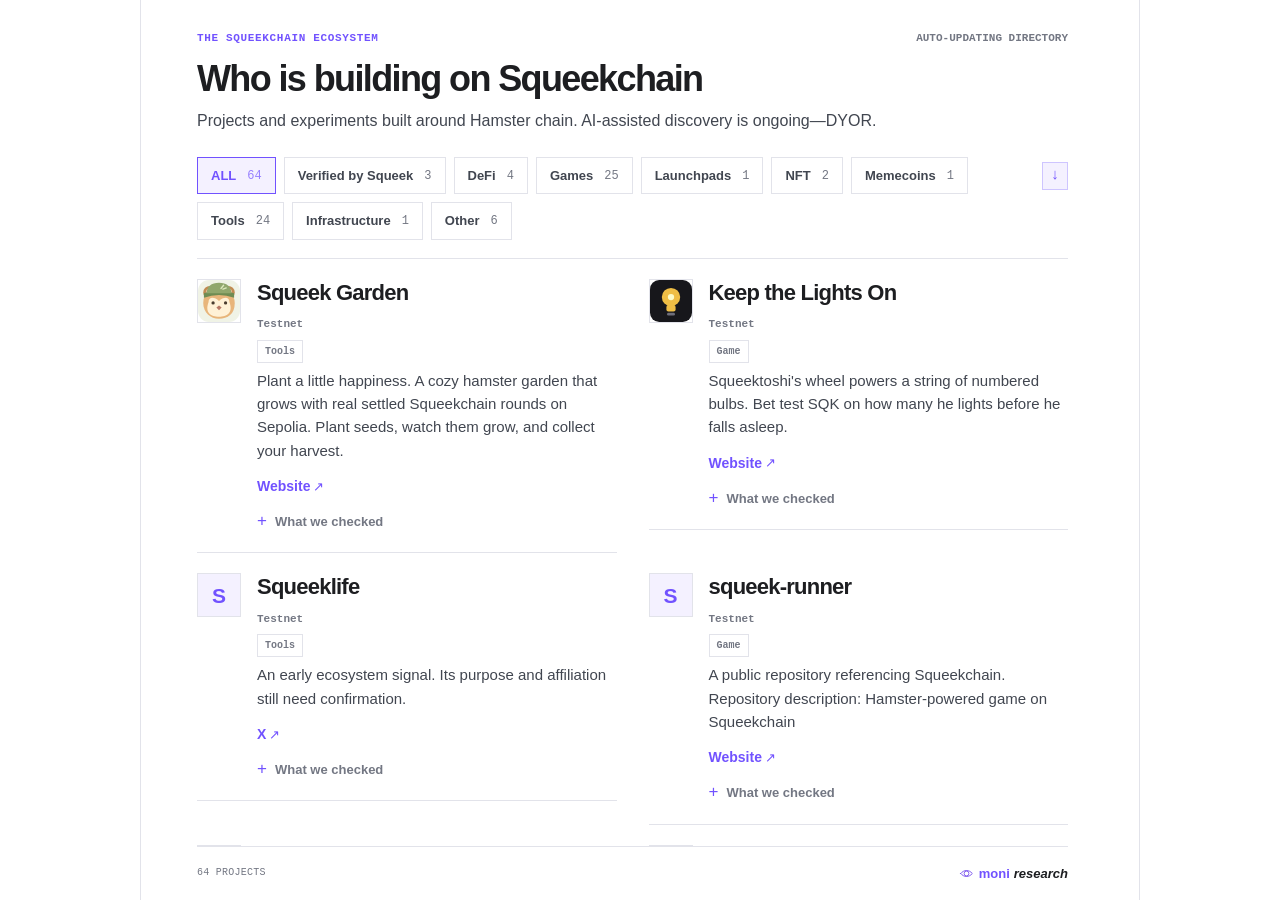
==== index.html @ d37a5ca7 "Update Squeek Radar widget" ====
<!doctype html>
<html lang="en" class="embed-document">
<head>
  <meta charset="utf-8">
  <meta name="viewport" content="width=device-width,initial-scale=1">
  <meta name="description" content="An evidence-led directory of projects building with Squeekchain.">
  <meta name="color-scheme" content="light dark">
  <title>Squeek Radar — Ecosystem directory</title>
  <link rel="icon" href="./favicon.svg" type="image/svg+xml">
  <link rel="stylesheet" href="./style.css?v=19">
  <script src="./app.js?v=21" defer></script>
</head>
<body class="embed" data-public-feed="projects.json">
  <div class="page-shell">
    <header class="masthead">
      <a class="brand" href="./" aria-label="Squeek Radar home"><span class="brand-mark" aria-hidden="true">✳</span>Squeek Radar</a>
      <button id="theme" class="theme" type="button" aria-label="Switch color theme">◐ <span>Theme</span></button>
    </header>
    <main>
      <header class="embed-head" aria-labelledby="headline">
        <div class="intro-meta"><p class="eyebrow">THE SQUEEKCHAIN ECOSYSTEM</p><p id="published-at" class="published-at">AUTO-UPDATING DIRECTORY</p></div>
        <h1 id="headline">Who is building on Squeekchain</h1>
        <p class="intro-copy">Projects and experiments built around Hamster chain. AI-assisted discovery is ongoing—DYOR.</p>
      </header>
      <div class="source-info">
        <p class="scan-title"><span class="status-dot" id="coverage-dot"></span><span id="coverage-label">Checking sources</span></p>
        <p id="last-scan">Loading the latest observations…</p>
        <button id="source-toggle" class="text-button" aria-expanded="false" aria-controls="sources">Source coverage <span>+</span></button>
      </div>
      <section id="sources" class="sources" hidden aria-label="Source coverage"></section>
      <div class="directory-bar sr-only"><span>THE DIRECTORY</span><span id="project-count">—</span></div>
      <div class="directory-tools">
        <section id="category-chips" class="category-chips" role="group" aria-label="Project categories"></section>
        <div class="sort-control"><button id="sort-toggle" class="sort-toggle" type="button" aria-label="Show oldest discoveries first" aria-describedby="sort-hint" aria-pressed="false" title="Show oldest discoveries first"><span aria-hidden="true">↓</span></button><span id="sort-hint" class="sort-hint" role="tooltip">Show oldest discoveries first</span></div>
      </div>
      <section class="controls" aria-label="Filter projects">
        <div class="tabs" role="group" aria-label="Evidence filters"><button type="button" class="tab selected" data-filter="all" aria-pressed="true">Projects</button><button type="button" class="tab" data-filter="team" aria-pressed="false">Team mentions</button><button type="button" class="tab" data-filter="early" aria-pressed="false">Early signals</button><button type="button" class="tab" data-filter="chain" aria-pressed="false">On-chain</button></div>
        <div class="search-wrap"><label for="search" class="sr-only">Search projects</label><input id="search" type="search" placeholder="Find a project…" autocomplete="off"><label for="category" class="sr-only">Project category</label><select id="category" hidden><option value="all">All categories</option><option value="__squeek_verified">Verified by Squeek</option><option value="defi">DeFi</option><option value="dex">DEXs</option><option value="launchpad">Launchpads</option><option value="memecoin">Memecoins</option><option value="game">Games</option><option value="nft">NFT</option><option value="tools">Tools</option><option value="infrastructure">Infrastructure</option><option value="token">Tokens</option><option value="other">Other</option></select></div>
      </section>
      <div id="message" class="message" role="status" aria-live="polite">Loading the directory…</div>
      <section id="projects" class="projects" aria-label="Discovered projects"></section>
      <aside class="build-vault" aria-labelledby="vault-title">
        <p class="eyebrow">ON THE DRAWING BOARD</p>
        <h2 id="vault-title">SQK ↔ IMD Build Vault</h2>
        <p>A proposed way to support builders and use a share of app fees to buy and burn SQK.</p>
        <details>
          <summary>How it could work</summary>
          <div class="proposal-body">
            <div class="proposal-steps">
              <p><strong>01 / BACK</strong>SQK holders would pledge tokens to support a project.</p>
              <p><strong>02 / BUILD</strong>Vested bonds would bring in IMD to fund the builders.</p>
              <p><strong>03 / RECYCLE</strong>App fees would pay builders, buy and burn SQK, and replenish the IMD vault.</p>
            </div>
            <p>The <a href="https://x.com/pillheadddd/status/2112969134762074600" target="_blank" rel="noopener noreferrer">original proposal</a> describes a possible funding model. A deployed vault, funded projects and fee-driven burns have not been independently verified here.</p>
          </div>
        </details>
      </aside>
      <div class="embed-foot"><span id="embed-count" class="embed-count">An automatically updated directory</span><span class="mr" aria-label="Moni Research"><svg class="eye" viewBox="0 0 64 64" aria-hidden="true"><path d="M10 32c6.3-7.4 13.8-11.2 22-11.2S47.7 24.6 54 32c-6.3 7.4-13.8 11.2-22 11.2S16.3 39.4 10 32Z" fill="none" stroke="#6C42EB" stroke-width="3.1" stroke-linecap="round" stroke-linejoin="round"/><circle cx="32" cy="32" r="9" fill="none" stroke="#6C42EB" stroke-width="3"/></svg><b>moni</b><i>research</i></span></div>
      <footer><span class="footer-brand">Squeek Radar</span><p>Independent discovery. Sources included.<br>A listing is not an endorsement.</p></footer>
    </main>
  </div>
</body>
</html>
---- style.css ----
@charset "UTF-8";
/* Responsive directory layout. System fonts only; no font files or external requests. */
:root {
  --bg:#fff; --paper:#fff; --ink:#1d1e21; --body:#414650; --muted:#737783;
  --line:#e2e3ea; --accent:#7152ff; --accent-line:#cec5ff; --soft:#f4f1ff; --good:#268044;
  --sans:ui-sans-serif,-apple-system,BlinkMacSystemFont,"Segoe UI",Roboto,"Helvetica Neue",Arial,sans-serif;
  --mono:ui-monospace,SFMono-Regular,Consolas,"Liberation Mono",monospace;
  color-scheme:light;
}
* {box-sizing:border-box}
body {margin:0;background:var(--bg);color:var(--body);font:16px/1.5 var(--sans);-webkit-font-smoothing:antialiased}
button,input,select {font:inherit;color:inherit}
button {cursor:pointer}
a {color:var(--accent)}
button:focus-visible,a:focus-visible,input:focus-visible,summary:focus-visible,.page-shell:focus-visible {outline:2px solid var(--accent);outline-offset:4px}
.page-shell {max-width:1000px;margin:0 auto;padding:0 56px;border-inline:1px solid var(--line)}
.masthead {display:flex;align-items:center;justify-content:space-between;gap:16px;padding:24px 0;border-bottom:1px solid var(--line)}
.brand {display:inline-flex;align-items:center;gap:9px;font-weight:750;font-size:16px;letter-spacing:-.03em;color:var(--ink);text-decoration:none}
.brand-mark {color:var(--accent);font-size:22px;line-height:1}
.theme {border:1px solid var(--line);padding:5px 9px;background:var(--paper);font-size:12px}
.embed-head {padding:30px 0 24px}
.intro-meta {display:flex;justify-content:space-between;gap:14px;align-items:baseline;margin-bottom:12px}
.eyebrow,.published-at {margin:0;font:600 11px/1.5 var(--mono);letter-spacing:.06em;text-transform:uppercase}
.eyebrow {color:var(--accent)}
.published-at {color:var(--muted);text-align:right;letter-spacing:0}
h1 {margin:0;font:750 36px/1.12 var(--sans);letter-spacing:-.045em;color:var(--ink)}
.intro-copy {margin:10px 0 0;font-size:16px;line-height:1.5}
.source-info {display:flex;align-items:baseline;flex-wrap:wrap;gap:6px 14px;padding:0 0 20px;font-size:11px;color:var(--muted)}
.scan-title,#last-scan {margin:0}
.status-dot {display:inline-block;width:6px;height:6px;border-radius:50%;background:var(--muted);margin-right:6px}
.status-dot.good {background:var(--good)}
.text-button {padding:0;background:none;border:0;text-decoration:underline;text-underline-offset:3px;font-size:inherit}
.text-button span {color:var(--accent)}
.category-chips {display:flex;flex-wrap:wrap;gap:8px;padding:0 0 18px}
.category-chip {display:inline-flex;align-items:center;gap:11px;border:1px solid var(--line);background:var(--paper);padding:8px 13px;font-size:13px;font-weight:600;line-height:1.5}
.category-chip.selected {border-color:var(--accent);background:var(--soft);color:var(--accent)}
.chip-count {color:var(--muted);font:500 12px var(--mono)}
.category-chip.selected .chip-count {color:var(--accent);opacity:.7}
.controls {display:flex;justify-content:space-between;align-items:center;gap:12px;padding:0 0 18px}
.tabs {display:flex;flex-wrap:wrap;gap:4px}
.tab {background:transparent;border:0;color:var(--muted);font-size:11px;padding:4px 6px}
.tab.selected {color:var(--accent);background:var(--soft)}
.search-wrap {min-width:0}
input {width:170px;max-width:100%;padding:7px 9px;border:1px solid var(--line);background:var(--paper);color:var(--ink);font-size:12px;border-radius:0}
input::placeholder {color:var(--muted)}
.projects {display:grid;grid-template-columns:repeat(2,minmax(0,1fr));column-gap:32px;border-top:1px solid var(--line);align-items:start}
.project {padding:20px 0 21px;border-bottom:1px solid var(--line)}
.project-top {display:flex;align-items:flex-start;gap:16px}
.logo {width:44px;height:44px;flex:none;display:flex;align-items:center;justify-content:center;overflow:hidden;border:1px solid var(--line);background:var(--soft);color:var(--accent);font-size:21px;font-weight:700;text-transform:uppercase}
.logo img {display:block;width:100%;height:100%;object-fit:contain;background:var(--paper)}
.project-info {flex:1;min-width:0}
.name-row {display:flex;align-items:flex-start;flex-direction:column;gap:10px 18px;min-height:30px}
.project h2 {flex:1;min-width:0;margin:0;color:var(--ink);font:750 22px/1.25 var(--sans);letter-spacing:-.035em;overflow-wrap:anywhere}
.stage-tag {max-width:100%;text-align:left;color:var(--muted);font:600 11px/1.5 var(--mono)}
.stage-tag.confirmed {color:var(--good)}
.description {margin:6px 0 0;font-size:15px;line-height:1.55;overflow-wrap:anywhere}
.links {display:flex;flex-wrap:wrap;gap:8px 20px;margin:14px 0 0}
.project-link {display:inline-flex;align-items:center;gap:3px;color:var(--accent);font-size:14px;font-weight:650;text-decoration:none;white-space:nowrap}
.project-link:hover {text-decoration:underline;text-underline-offset:3px}
.arrow {font-size:13px;font-weight:500}
.project>.evidence-note {margin-left:60px;margin-top:9px}
.project details {margin:15px 0 0 60px}
.project summary {display:flex;align-items:baseline;gap:8px;width:fit-content;max-width:100%;list-style:none;color:var(--muted);font-size:13px;font-weight:650;cursor:pointer}
.project summary::-webkit-details-marker {display:none}
.project summary:before {content:'+';color:var(--accent);font-size:17px;font-weight:500;line-height:1}
.project details[open] summary:before {content:'−'}
.details-body {padding:9px 0 0}
.verification-copy {padding:14px 16px;border-left:3px solid var(--accent-line);background:var(--soft);font-size:13px;line-height:1.65;overflow-wrap:anywhere}
.verification-copy p {margin:0 0 12px}
.verification-copy p:last-child {margin-bottom:0}
.verification-copy a,.proposal-body a {text-underline-offset:3px}
.evidence-note {margin:4px 0;color:var(--muted);font-size:11px;line-height:1.6;overflow-wrap:anywhere}
.sources {border:1px solid var(--line);padding:8px 16px;margin:0 0 18px}
.sources[hidden] {display:none}
.source-row {display:flex;justify-content:space-between;gap:12px;padding:8px 0;border-bottom:1px solid var(--line);font-size:12px}
.source-row:last-child {border:0}
.source-state {font:500 10px/1.6 var(--mono);text-align:right;color:var(--muted)}
.message {padding:25px 14px;border-block:1px solid var(--line);font-size:14px;text-align:center;color:var(--muted)}
.message[hidden] {display:none}
.embed-foot,footer {display:flex;justify-content:space-between;align-items:center;gap:16px;padding:18px 0;color:var(--muted)}
.footer-brand {font-weight:750;color:var(--ink);font-size:13px;letter-spacing:-.02em;white-space:nowrap}
footer p {margin:0;font-size:11px;text-align:right}
.embed-foot {display:none;border-top:1px solid var(--line)}
.embed-count {font:500 10px/1.6 var(--mono);text-transform:uppercase;letter-spacing:.025em}
.sr-only {position:absolute;width:1px;height:1px;padding:0;margin:-1px;overflow:hidden;clip:rect(0,0,0,0);white-space:nowrap;border:0}
body.dark {--bg:#121318;--paper:#17181e;--ink:#f2f2f5;--body:#c9cbd4;--muted:#a0a2af;--line:#30323c;--accent:#ad96ff;--accent-line:#7866ac;--soft:#272035;--good:#76c695;color-scheme:dark}
.embed .masthead,.embed .source-info,.embed .controls,.embed footer,.embed .sources {display:none}
.embed .embed-head{position:sticky;top:0;z-index:2;background:var(--bg);padding-top:30px}
.embed .embed-foot{position:sticky;bottom:0;display:flex;z-index:2;background:var(--bg)}
html.embed-document,.embed-document body {height:100%;overflow:hidden}
.embed .page-shell {height:100vh;overflow-y:auto;overscroll-behavior:contain;scrollbar-gutter:stable;scroll-padding-top:165px;scroll-padding-bottom:60px}
@media(max-width:760px) {
  .projects {grid-template-columns:1fr}
  .page-shell {padding-inline:28px}
  h1 {font-size:32px}
  .intro-meta {align-items:flex-start;flex-wrap:wrap;gap:5px}
  .published-at {font-size:10px}
  .controls {align-items:flex-start;flex-direction:column}
  .search-wrap,input {width:100%}
}
@media(max-width:420px) {
  .page-shell {padding-inline:19px}
  .masthead {padding-block:18px}
  .embed .page-shell {scroll-padding-top:240px}
  .embed-head,.embed .embed-head {padding:24px 0 20px}
  h1 {font-size:29px;line-height:1.1}
  .intro-copy {font-size:14px}
  .eyebrow {font-size:10px}
  .category-chips {gap:6px;padding-bottom:16px}
  .category-chip {padding:7px 10px;gap:8px;font-size:12px}
  .chip-count {font-size:11px}
  .project {padding-block:19px 20px}
  .project-top {gap:12px}
  .logo {width:36px;height:36px;font-size:18px}
  .project h2 {font-size:19px}
  .name-row {flex-wrap:wrap;gap:5px;min-height:36px}
  .stage-tag {max-width:none;text-align:left;font-size:10px}
  .description {margin:8px 0 0;font-size:14px}
  .links {gap:8px 15px}
  .project-link {font-size:13px}
  .project details,.project>.evidence-note {margin-left:48px}
  .embed-foot {gap:10px;padding-block:12px}
  .embed-count {font-size:9px}
}
@media(max-height:480px) {
  .embed .embed-head {padding-block:12px}
  .embed .intro-copy,.embed .published-at {display:none}
  .embed .page-shell {scroll-padding-top:85px}
  .embed h1 {font-size:22px}
  .embed .intro-copy {font-size:13px;margin-top:6px}
  .embed .intro-meta {margin-bottom:8px}
  .embed .embed-foot {padding-block:9px}
}
@media(prefers-reduced-motion:no-preference) {
  .category-chip,.tab {transition:background .15s,border-color .15s,color .15s}
}

.mr {display:inline-flex;align-items:center;gap:4px;color:var(--ink);font:13px/1 var(--sans);white-space:nowrap}
.mr b {color:var(--accent);font-weight:700}
.mr i {font-weight:650}
.eye {display:block;width:17px;height:17px;flex:none}
.build-vault {margin:24px 0;padding:20px;border:1px solid var(--accent-line);background:var(--soft)}
.build-vault h2 {margin:9px 0 5px;color:var(--ink);font-size:21px;line-height:1.3;letter-spacing:-.025em}
.build-vault>p:not(.eyebrow) {margin:0;font-size:14px}
.build-vault summary {display:flex;align-items:baseline;gap:8px;width:fit-content;margin-top:14px;color:var(--accent);font-size:14px;font-weight:650;cursor:pointer;list-style:none}
.build-vault summary::-webkit-details-marker {display:none}
.build-vault summary:before {content:'+'}
.build-vault details[open] summary:before {content:'−'}
.proposal-body {margin-top:14px;padding:16px;border-left:3px solid var(--accent-line);background:var(--paper);font-size:14px;line-height:1.6}
.proposal-body>p {margin:16px 0 0}
.proposal-steps {display:grid;grid-template-columns:repeat(3,minmax(0,1fr));gap:20px}
.proposal-steps p {margin:0}
.proposal-steps strong {display:block;margin-bottom:8px;color:var(--accent);font:600 11px/1.5 var(--mono)}
@media(max-width:760px) {
  .proposal-steps {grid-template-columns:1fr;gap:16px}
  .build-vault {padding:16px}
}

.logo.curated img {object-fit:cover}

/* Discovery-date order: current direction on the button, next action in the hint. */
.directory-tools {display:flex;align-items:flex-start;justify-content:space-between;gap:12px}
.directory-tools .category-chips {flex:1;min-width:0}
.sort-control {position:relative;flex:none;margin-top:5px}
.sort-toggle {position:relative;width:26px;height:28px;padding:0;display:grid;place-items:center;border:1px solid var(--accent-line);background:var(--soft);color:var(--accent);font:500 15px/1 var(--mono)}
.sort-toggle::before {content:"";position:absolute;inset:-7px}
.sort-toggle:hover {border-color:var(--accent);color:var(--accent)}
.sort-hint {position:absolute;right:0;top:calc(100% + 7px);z-index:5;width:max-content;max-width:190px;padding:7px 9px;background:var(--ink);color:var(--bg);font:12px/1.4 var(--sans);box-shadow:0 3px 12px #0002;pointer-events:none;opacity:0;visibility:hidden;transition:opacity .12s}
.sort-toggle:hover + .sort-hint,.sort-toggle:focus-visible + .sort-hint {opacity:1;visibility:visible}

.badges {display:flex;flex-wrap:wrap;gap:6px;margin:7px 0 0}
.category-badge,.showcase-badge {display:inline-flex;max-width:100%;padding:3px 7px;border:1px solid var(--line);font:600 10px/1.5 var(--mono);text-decoration:none;white-space:normal}
.category-badge {background:var(--paper);color:var(--muted)}
.showcase-badge {background:var(--soft);color:var(--accent)}
.showcase-source {font-size:inherit}
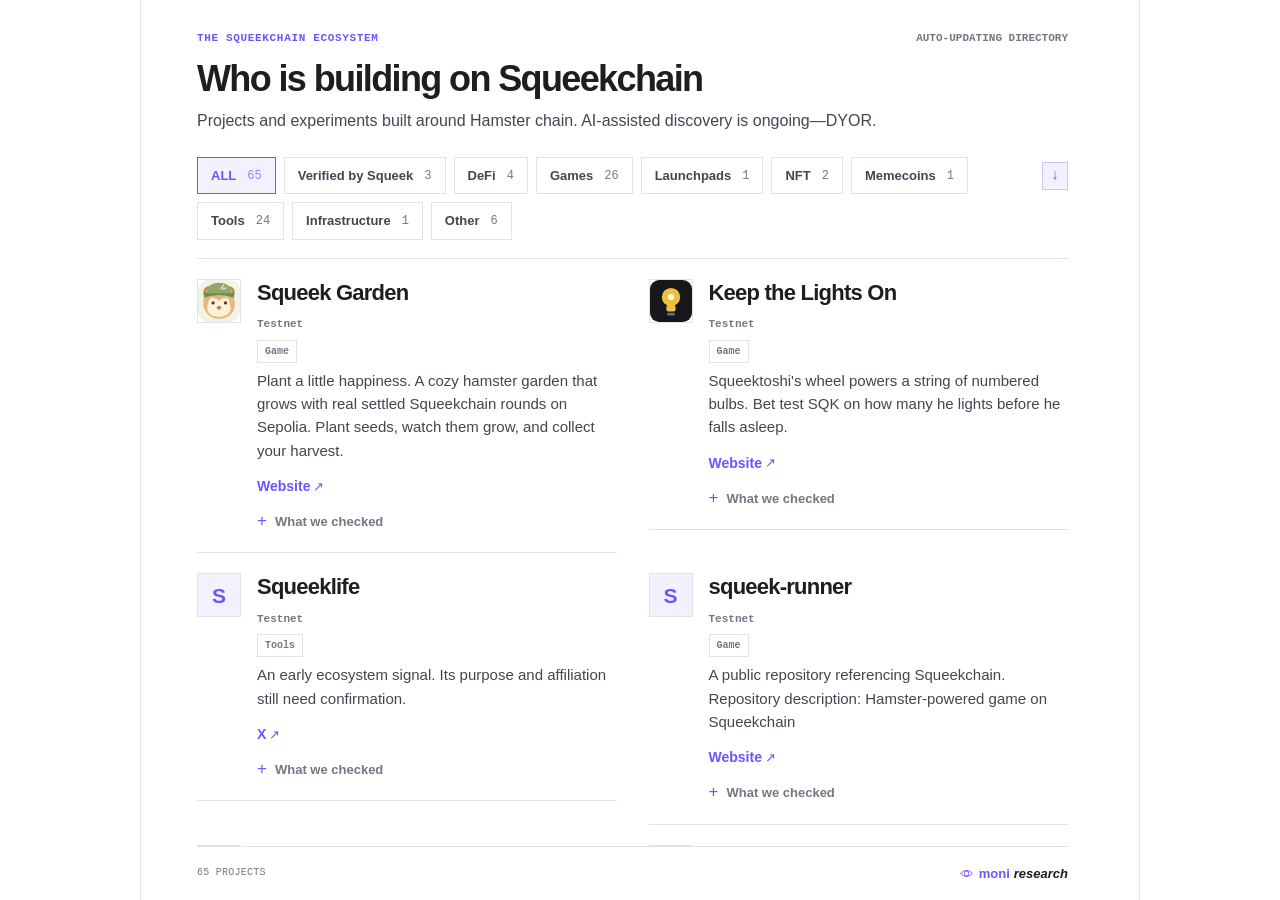
==== commit 7f1673f4: "Update Squeek Radar widget" ====
--- a/index.html
+++ b/index.html
@@ -8,7 +8,7 @@
   <title>Squeek Radar — Ecosystem directory</title>
   <link rel="icon" href="./favicon.svg" type="image/svg+xml">
   <link rel="stylesheet" href="./style.css?v=19">
-  <script src="./app.js?v=21" defer></script>
+  <script src="./app.js?v=22" defer></script>
 </head>
 <body class="embed" data-public-feed="projects.json">
   <div class="page-shell">
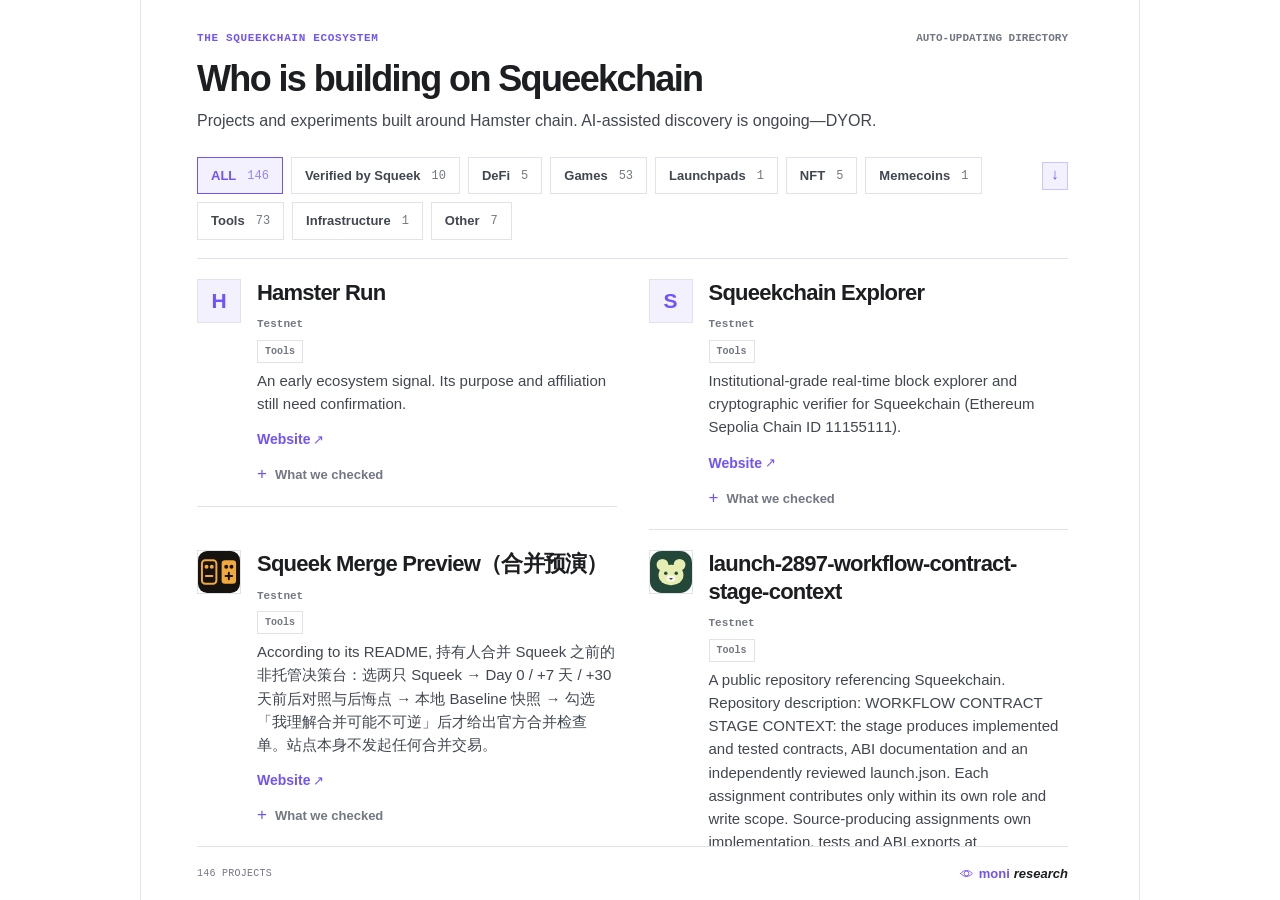
==== commit 9a19312d: "Update Squeek Radar widget" ====
--- a/index.html
+++ b/index.html
@@ -8,7 +8,7 @@
   <title>Squeek Radar — Ecosystem directory</title>
   <link rel="icon" href="./favicon.svg" type="image/svg+xml">
   <link rel="stylesheet" href="./style.css?v=19">
-  <script src="./app.js?v=22" defer></script>
+  <script src="./app.js?v=23" defer></script>
 </head>
 <body class="embed" data-public-feed="projects.json">
   <div class="page-shell">
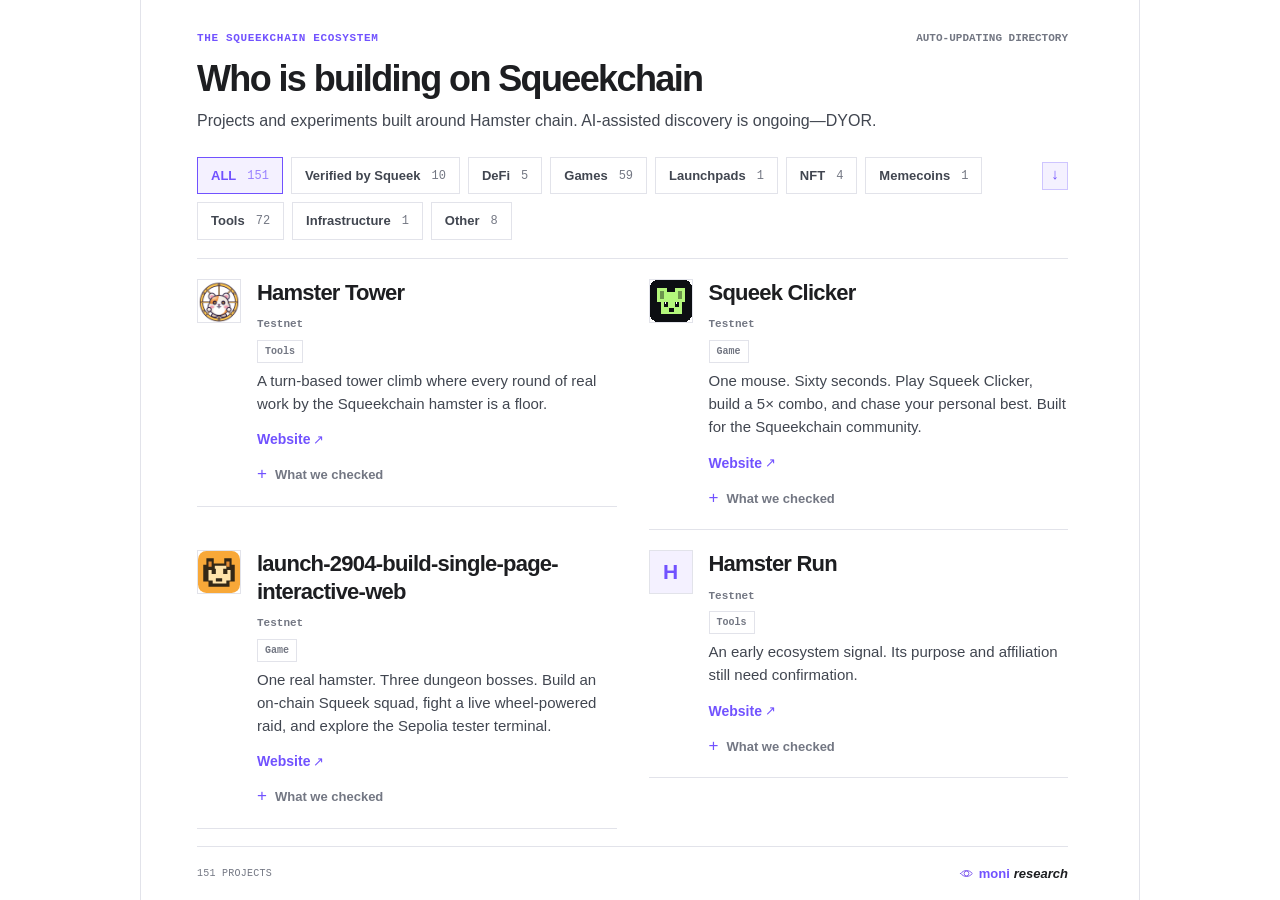
==== commit 1f910dd0: "Update Squeek Radar widget" ====
--- a/index.html
+++ b/index.html
@@ -8,7 +8,7 @@
   <title>Squeek Radar — Ecosystem directory</title>
   <link rel="icon" href="./favicon.svg" type="image/svg+xml">
   <link rel="stylesheet" href="./style.css?v=19">
-  <script src="./app.js?v=23" defer></script>
+  <script src="./app.js?v=24" defer></script>
 </head>
 <body class="embed" data-public-feed="projects.json">
   <div class="page-shell">
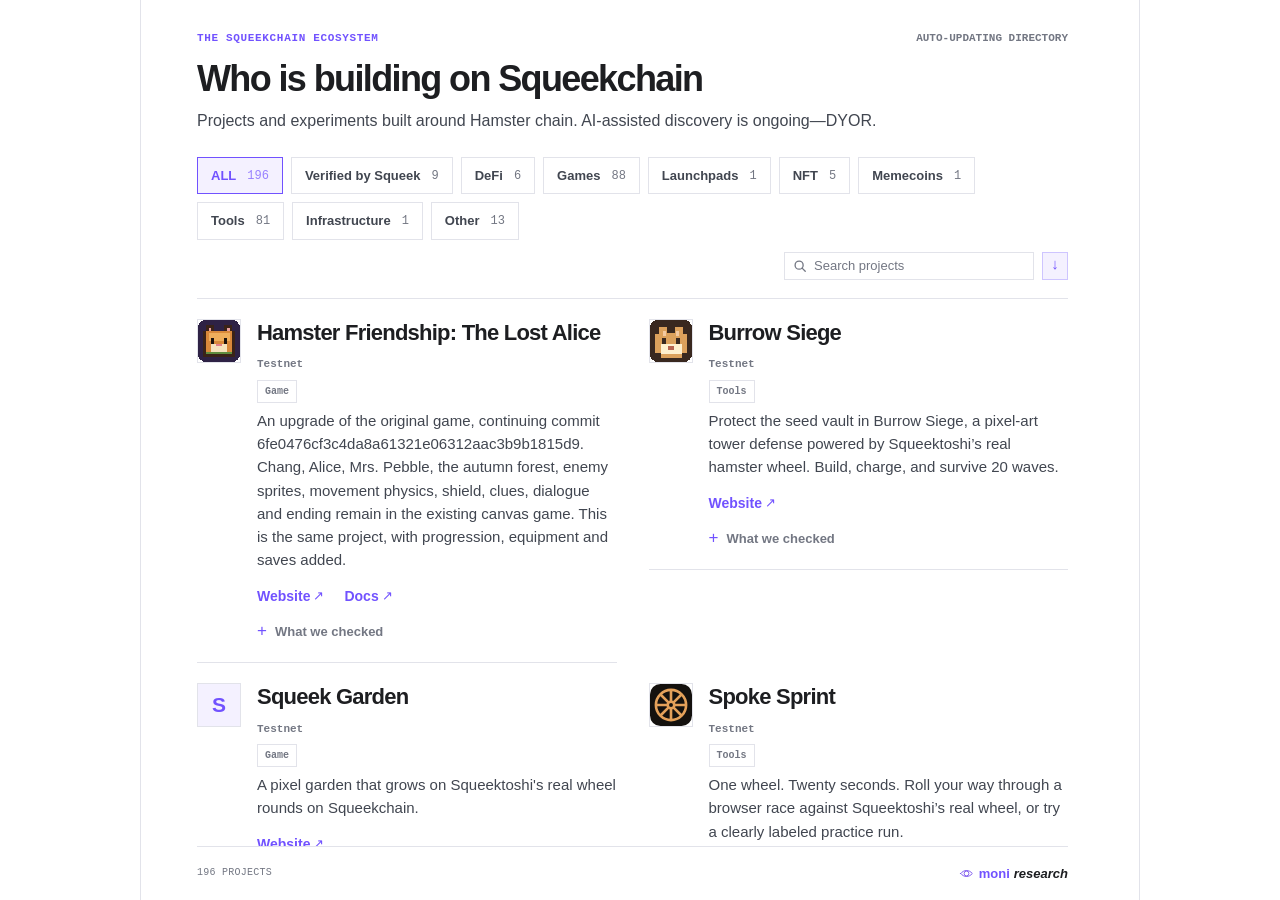
==== commit 5fde2df4: "Update Squeek Radar widget" ====
--- a/index.html
+++ b/index.html
@@ -7,8 +7,8 @@
   <meta name="color-scheme" content="light dark">
   <title>Squeek Radar — Ecosystem directory</title>
   <link rel="icon" href="./favicon.svg" type="image/svg+xml">
-  <link rel="stylesheet" href="./style.css?v=19">
-  <script src="./app.js?v=24" defer></script>
+  <link rel="stylesheet" href="./style.css?v=20">
+  <script src="./app.js?v=26" defer></script>
 </head>
 <body class="embed" data-public-feed="projects.json">
   <div class="page-shell">
@@ -31,11 +31,14 @@
       <div class="directory-bar sr-only"><span>THE DIRECTORY</span><span id="project-count">—</span></div>
       <div class="directory-tools">
         <section id="category-chips" class="category-chips" role="group" aria-label="Project categories"></section>
-        <div class="sort-control"><button id="sort-toggle" class="sort-toggle" type="button" aria-label="Show oldest discoveries first" aria-describedby="sort-hint" aria-pressed="false" title="Show oldest discoveries first"><span aria-hidden="true">↓</span></button><span id="sort-hint" class="sort-hint" role="tooltip">Show oldest discoveries first</span></div>
+        <div class="find-row">
+          <div class="find" role="search"><label for="search" class="sr-only">Search projects</label><svg class="find-icon" viewBox="0 0 16 16" aria-hidden="true"><circle cx="7" cy="7" r="4.6" fill="none" stroke="currentColor" stroke-width="1.5"/><path d="M10.4 10.4 14 14" fill="none" stroke="currentColor" stroke-width="1.5" stroke-linecap="round"/></svg><input id="search" type="search" placeholder="Search projects" autocomplete="off" spellcheck="false" enterkeyhint="search"></div>
+          <div class="sort-control"><button id="sort-toggle" class="sort-toggle" type="button" aria-label="Show oldest discoveries first" aria-describedby="sort-hint" aria-pressed="false" title="Show oldest discoveries first"><span aria-hidden="true">↓</span></button><span id="sort-hint" class="sort-hint" role="tooltip">Show oldest discoveries first</span></div>
+        </div>
       </div>
       <section class="controls" aria-label="Filter projects">
         <div class="tabs" role="group" aria-label="Evidence filters"><button type="button" class="tab selected" data-filter="all" aria-pressed="true">Projects</button><button type="button" class="tab" data-filter="team" aria-pressed="false">Team mentions</button><button type="button" class="tab" data-filter="early" aria-pressed="false">Early signals</button><button type="button" class="tab" data-filter="chain" aria-pressed="false">On-chain</button></div>
-        <div class="search-wrap"><label for="search" class="sr-only">Search projects</label><input id="search" type="search" placeholder="Find a project…" autocomplete="off"><label for="category" class="sr-only">Project category</label><select id="category" hidden><option value="all">All categories</option><option value="__squeek_verified">Verified by Squeek</option><option value="defi">DeFi</option><option value="dex">DEXs</option><option value="launchpad">Launchpads</option><option value="memecoin">Memecoins</option><option value="game">Games</option><option value="nft">NFT</option><option value="tools">Tools</option><option value="infrastructure">Infrastructure</option><option value="token">Tokens</option><option value="other">Other</option></select></div>
+        <div class="search-wrap"><label for="category" class="sr-only">Project category</label><select id="category" hidden><option value="all">All categories</option><option value="__squeek_verified">Verified by Squeek</option><option value="defi">DeFi</option><option value="dex">DEXs</option><option value="launchpad">Launchpads</option><option value="memecoin">Memecoins</option><option value="game">Games</option><option value="nft">NFT</option><option value="tools">Tools</option><option value="infrastructure">Infrastructure</option><option value="token">Tokens</option><option value="other">Other</option></select></div>
       </section>
       <div id="message" class="message" role="status" aria-live="polite">Loading the directory…</div>
       <section id="projects" class="projects" aria-label="Discovered projects"></section>
--- a/style.css
+++ b/style.css
@@ -159,9 +159,16 @@
 .logo.curated img {object-fit:cover}
 
 /* Discovery-date order: current direction on the button, next action in the hint. */
-.directory-tools {display:flex;align-items:flex-start;justify-content:space-between;gap:12px}
-.directory-tools .category-chips {flex:1;min-width:0}
-.sort-control {position:relative;flex:none;margin-top:5px}
+.directory-tools .category-chips {padding-bottom:12px}
+/* Search and date order share one row under the categories, aligned right. */
+.find-row {display:flex;align-items:center;justify-content:flex-end;gap:8px;padding:0 0 18px}
+.find {position:relative;flex:0 1 250px;min-width:0}
+.find input {display:block;width:100%;height:28px;padding:0 9px 0 29px;font-size:13px;-webkit-appearance:none;appearance:none}
+.find input:focus-visible {outline:0;border-color:var(--accent);box-shadow:0 0 0 1px var(--accent)}
+.find input::-webkit-search-decoration {-webkit-appearance:none}
+.find-icon {position:absolute;left:9px;top:50%;width:14px;height:14px;margin-top:-7px;color:var(--muted);pointer-events:none}
+@media(max-width:760px) {.find {flex:1 1 auto}}
+.sort-control {position:relative;flex:none}
 .sort-toggle {position:relative;width:26px;height:28px;padding:0;display:grid;place-items:center;border:1px solid var(--accent-line);background:var(--soft);color:var(--accent);font:500 15px/1 var(--mono)}
 .sort-toggle::before {content:"";position:absolute;inset:-7px}
 .sort-toggle:hover {border-color:var(--accent);color:var(--accent)}
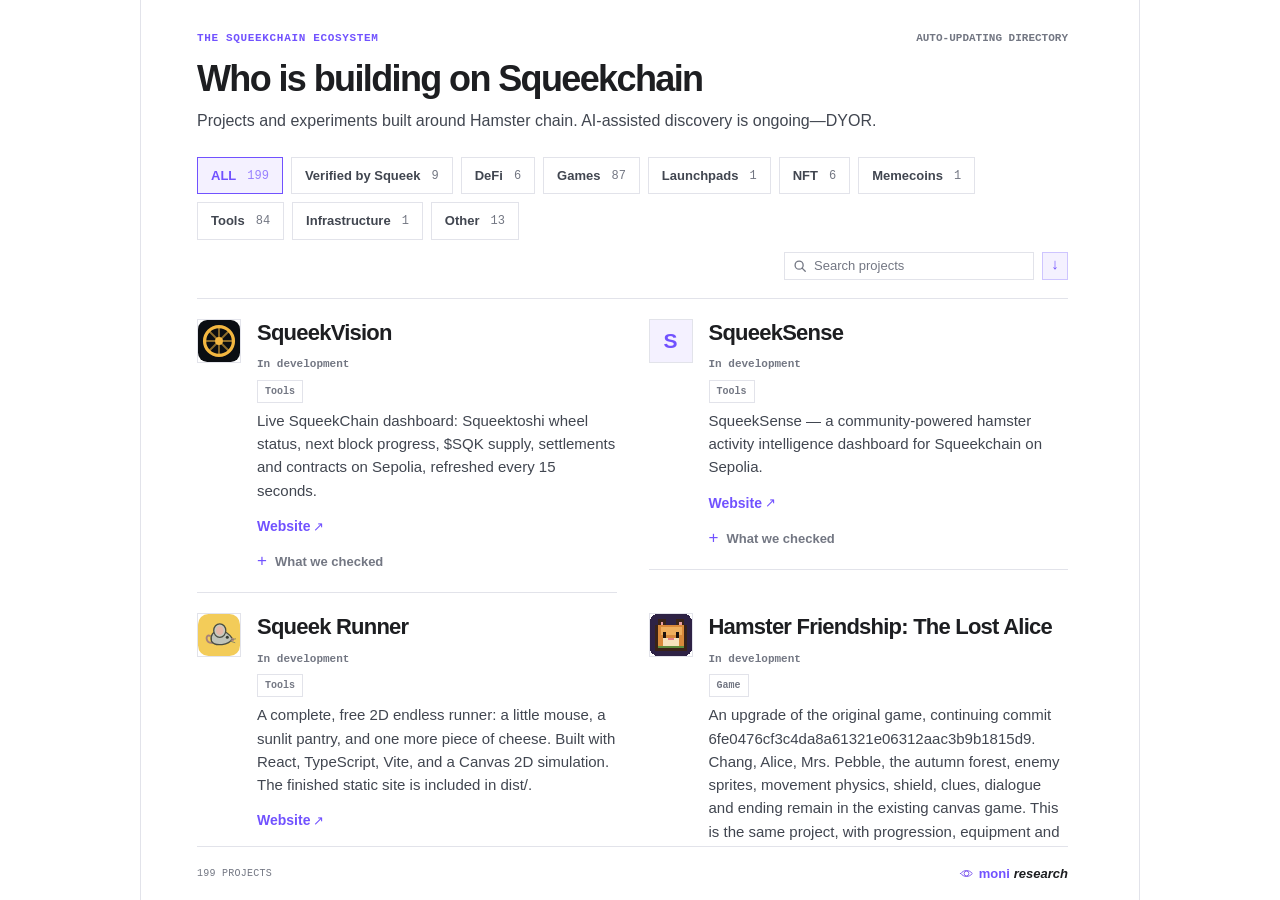
==== commit c6fc33d2: "Update Squeek Radar widget" ====
--- a/index.html
+++ b/index.html
@@ -8,7 +8,7 @@
   <title>Squeek Radar — Ecosystem directory</title>
   <link rel="icon" href="./favicon.svg" type="image/svg+xml">
   <link rel="stylesheet" href="./style.css?v=20">
-  <script src="./app.js?v=26" defer></script>
+  <script src="./app.js?v=27" defer></script>
 </head>
 <body class="embed" data-public-feed="projects.json">
   <div class="page-shell">
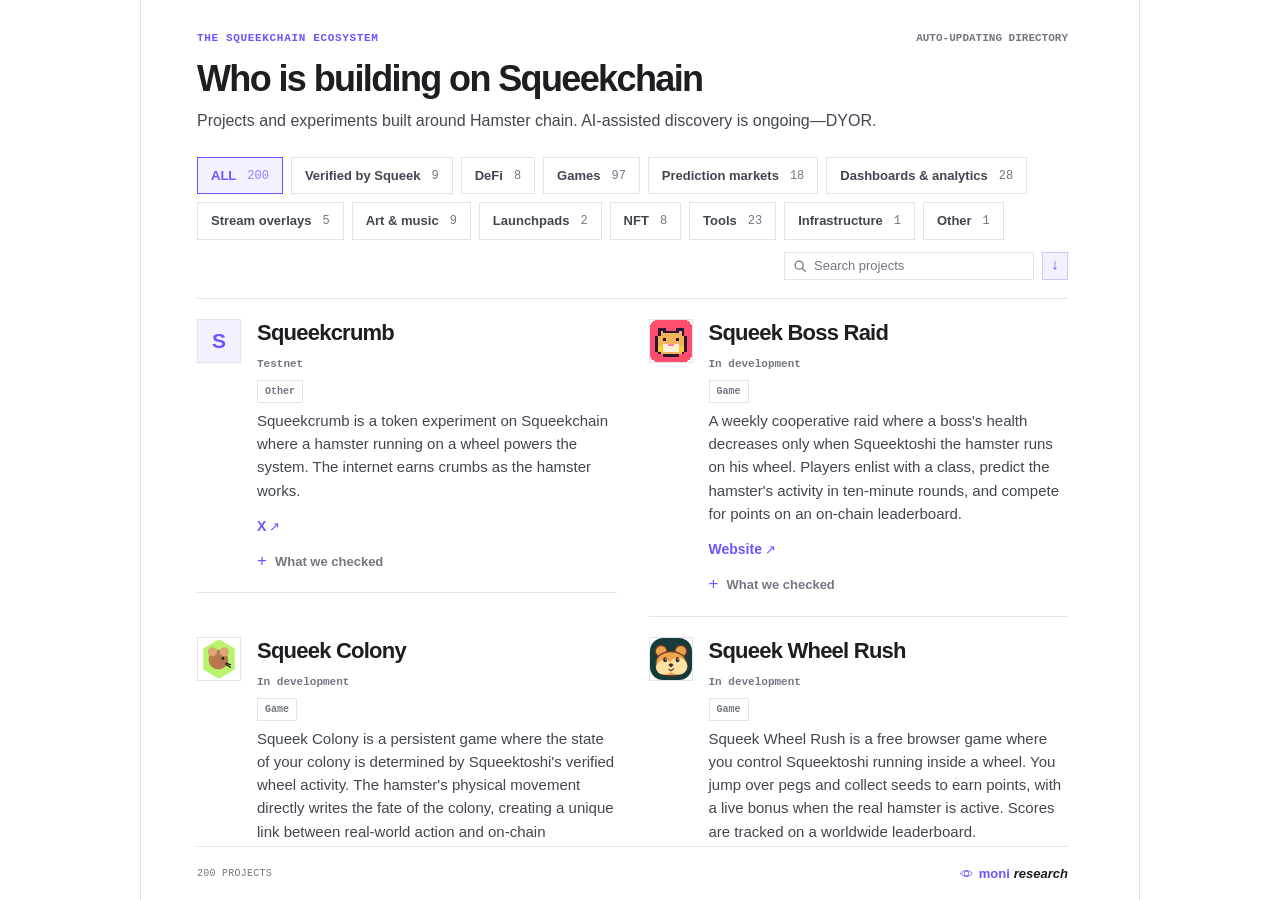
==== commit 7bcaf33b: "Update Squeek Radar widget" ====
--- a/index.html
+++ b/index.html
@@ -38,7 +38,7 @@
       </div>
       <section class="controls" aria-label="Filter projects">
         <div class="tabs" role="group" aria-label="Evidence filters"><button type="button" class="tab selected" data-filter="all" aria-pressed="true">Projects</button><button type="button" class="tab" data-filter="team" aria-pressed="false">Team mentions</button><button type="button" class="tab" data-filter="early" aria-pressed="false">Early signals</button><button type="button" class="tab" data-filter="chain" aria-pressed="false">On-chain</button></div>
-        <div class="search-wrap"><label for="category" class="sr-only">Project category</label><select id="category" hidden><option value="all">All categories</option><option value="__squeek_verified">Verified by Squeek</option><option value="defi">DeFi</option><option value="dex">DEXs</option><option value="launchpad">Launchpads</option><option value="memecoin">Memecoins</option><option value="game">Games</option><option value="nft">NFT</option><option value="tools">Tools</option><option value="infrastructure">Infrastructure</option><option value="token">Tokens</option><option value="other">Other</option></select></div>
+        <div class="search-wrap"><label for="category" class="sr-only">Project category</label><select id="category" hidden><option value="all">All categories</option><option value="__squeek_verified">Verified by Squeek</option><option value="defi">DeFi</option><option value="dex">DEXs</option><option value="launchpad">Launchpads</option><option value="memecoin">Memecoins</option><option value="game">Games</option><option value="prediction">Prediction markets</option><option value="analytics">Dashboards &amp; analytics</option><option value="streaming">Stream overlays</option><option value="art">Art &amp; music</option><option value="nft">NFT</option><option value="tools">Tools</option><option value="infrastructure">Infrastructure</option><option value="other">Other</option></select></div>
       </section>
       <div id="message" class="message" role="status" aria-live="polite">Loading the directory…</div>
       <section id="projects" class="projects" aria-label="Discovered projects"></section>
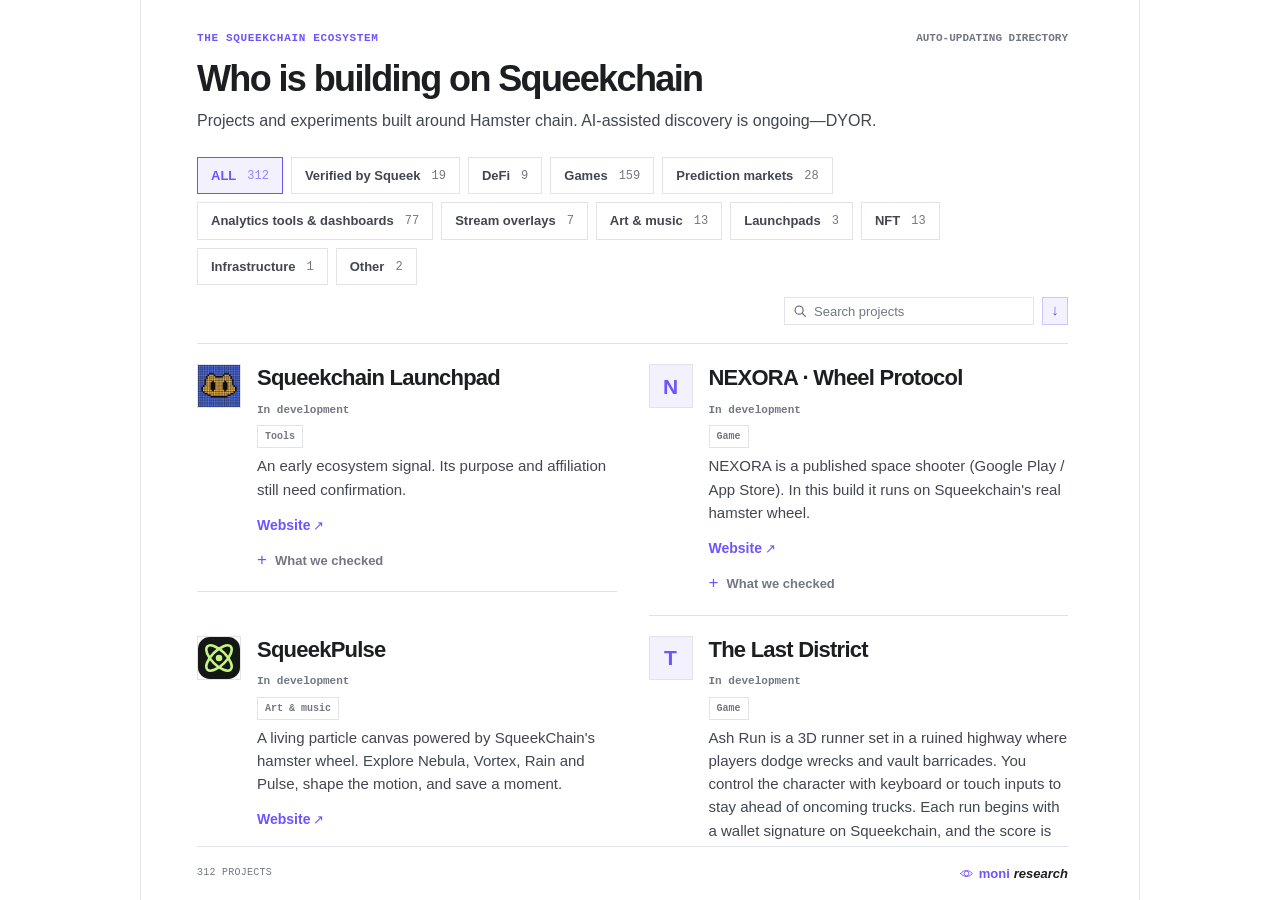
==== commit 6b6776fe: "Update Squeek Radar widget" ====
--- a/index.html
+++ b/index.html
@@ -38,7 +38,7 @@
       </div>
       <section class="controls" aria-label="Filter projects">
         <div class="tabs" role="group" aria-label="Evidence filters"><button type="button" class="tab selected" data-filter="all" aria-pressed="true">Projects</button><button type="button" class="tab" data-filter="team" aria-pressed="false">Team mentions</button><button type="button" class="tab" data-filter="early" aria-pressed="false">Early signals</button><button type="button" class="tab" data-filter="chain" aria-pressed="false">On-chain</button></div>
-        <div class="search-wrap"><label for="category" class="sr-only">Project category</label><select id="category" hidden><option value="all">All categories</option><option value="__squeek_verified">Verified by Squeek</option><option value="defi">DeFi</option><option value="dex">DEXs</option><option value="launchpad">Launchpads</option><option value="memecoin">Memecoins</option><option value="game">Games</option><option value="prediction">Prediction markets</option><option value="analytics">Dashboards &amp; analytics</option><option value="streaming">Stream overlays</option><option value="art">Art &amp; music</option><option value="nft">NFT</option><option value="tools">Tools</option><option value="infrastructure">Infrastructure</option><option value="other">Other</option></select></div>
+        <div class="search-wrap"><label for="category" class="sr-only">Project category</label><select id="category" hidden><option value="all">All categories</option><option value="__squeek_verified">Verified by Squeek</option><option value="defi">DeFi</option><option value="dex">DEXs</option><option value="launchpad">Launchpads</option><option value="memecoin">Memecoins</option><option value="game">Games</option><option value="prediction">Prediction markets</option><option value="tools">Analytics tools &amp; dashboards</option><option value="streaming">Stream overlays</option><option value="art">Art &amp; music</option><option value="nft">NFT</option><option value="infrastructure">Infrastructure</option><option value="other">Other</option></select></div>
       </section>
       <div id="message" class="message" role="status" aria-live="polite">Loading the directory…</div>
       <section id="projects" class="projects" aria-label="Discovered projects"></section>
